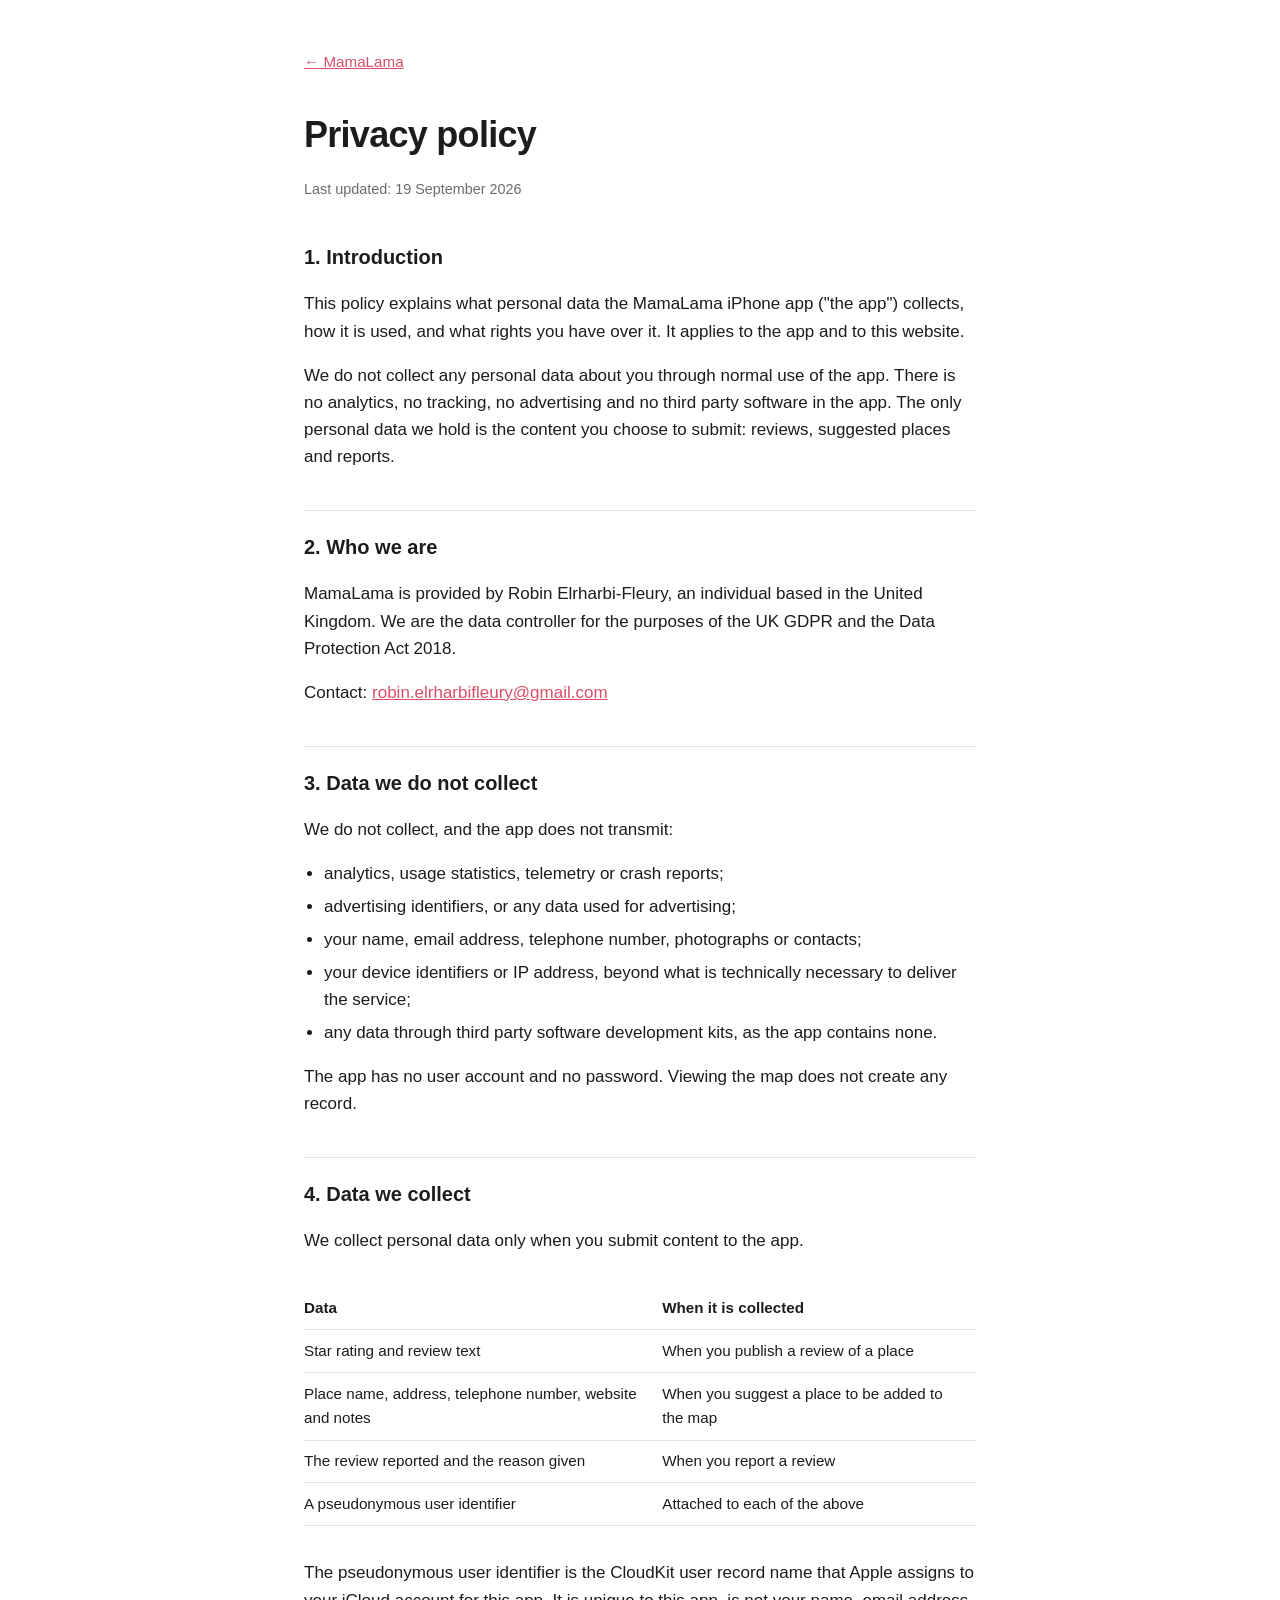
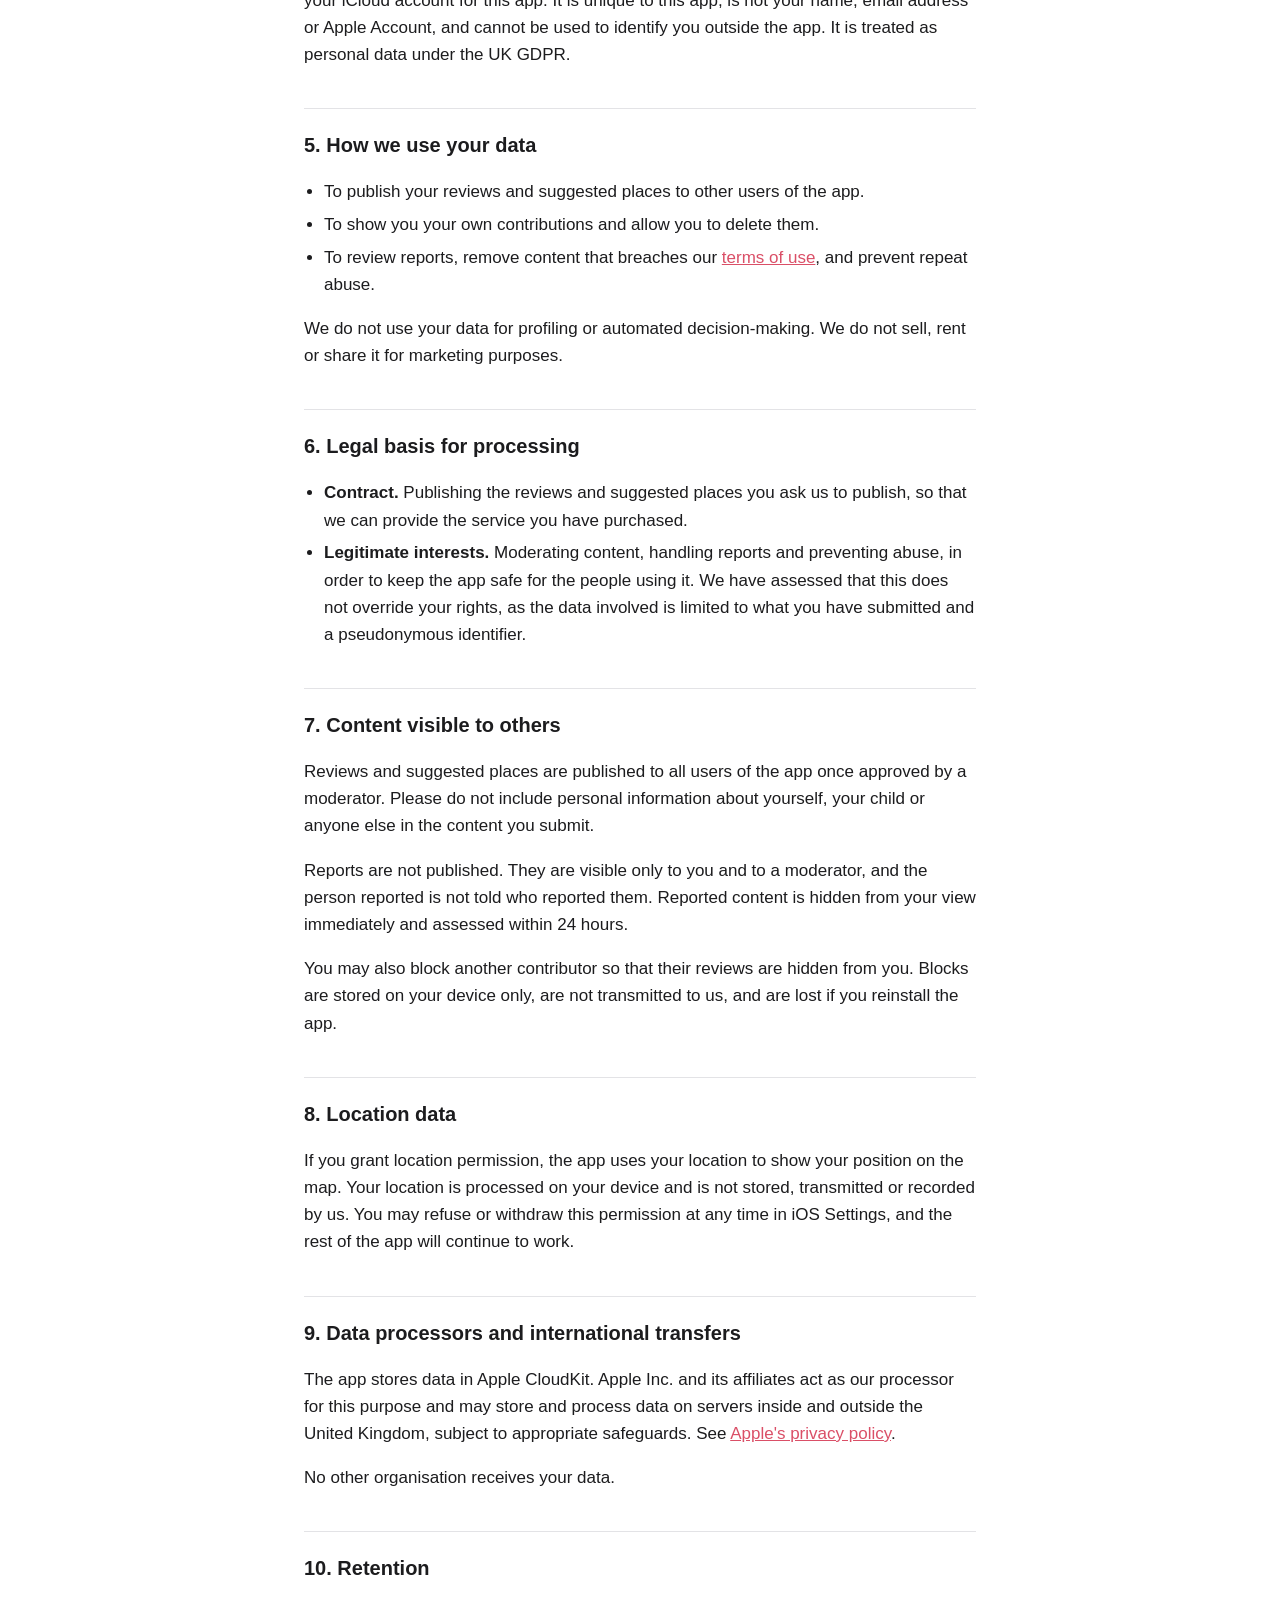
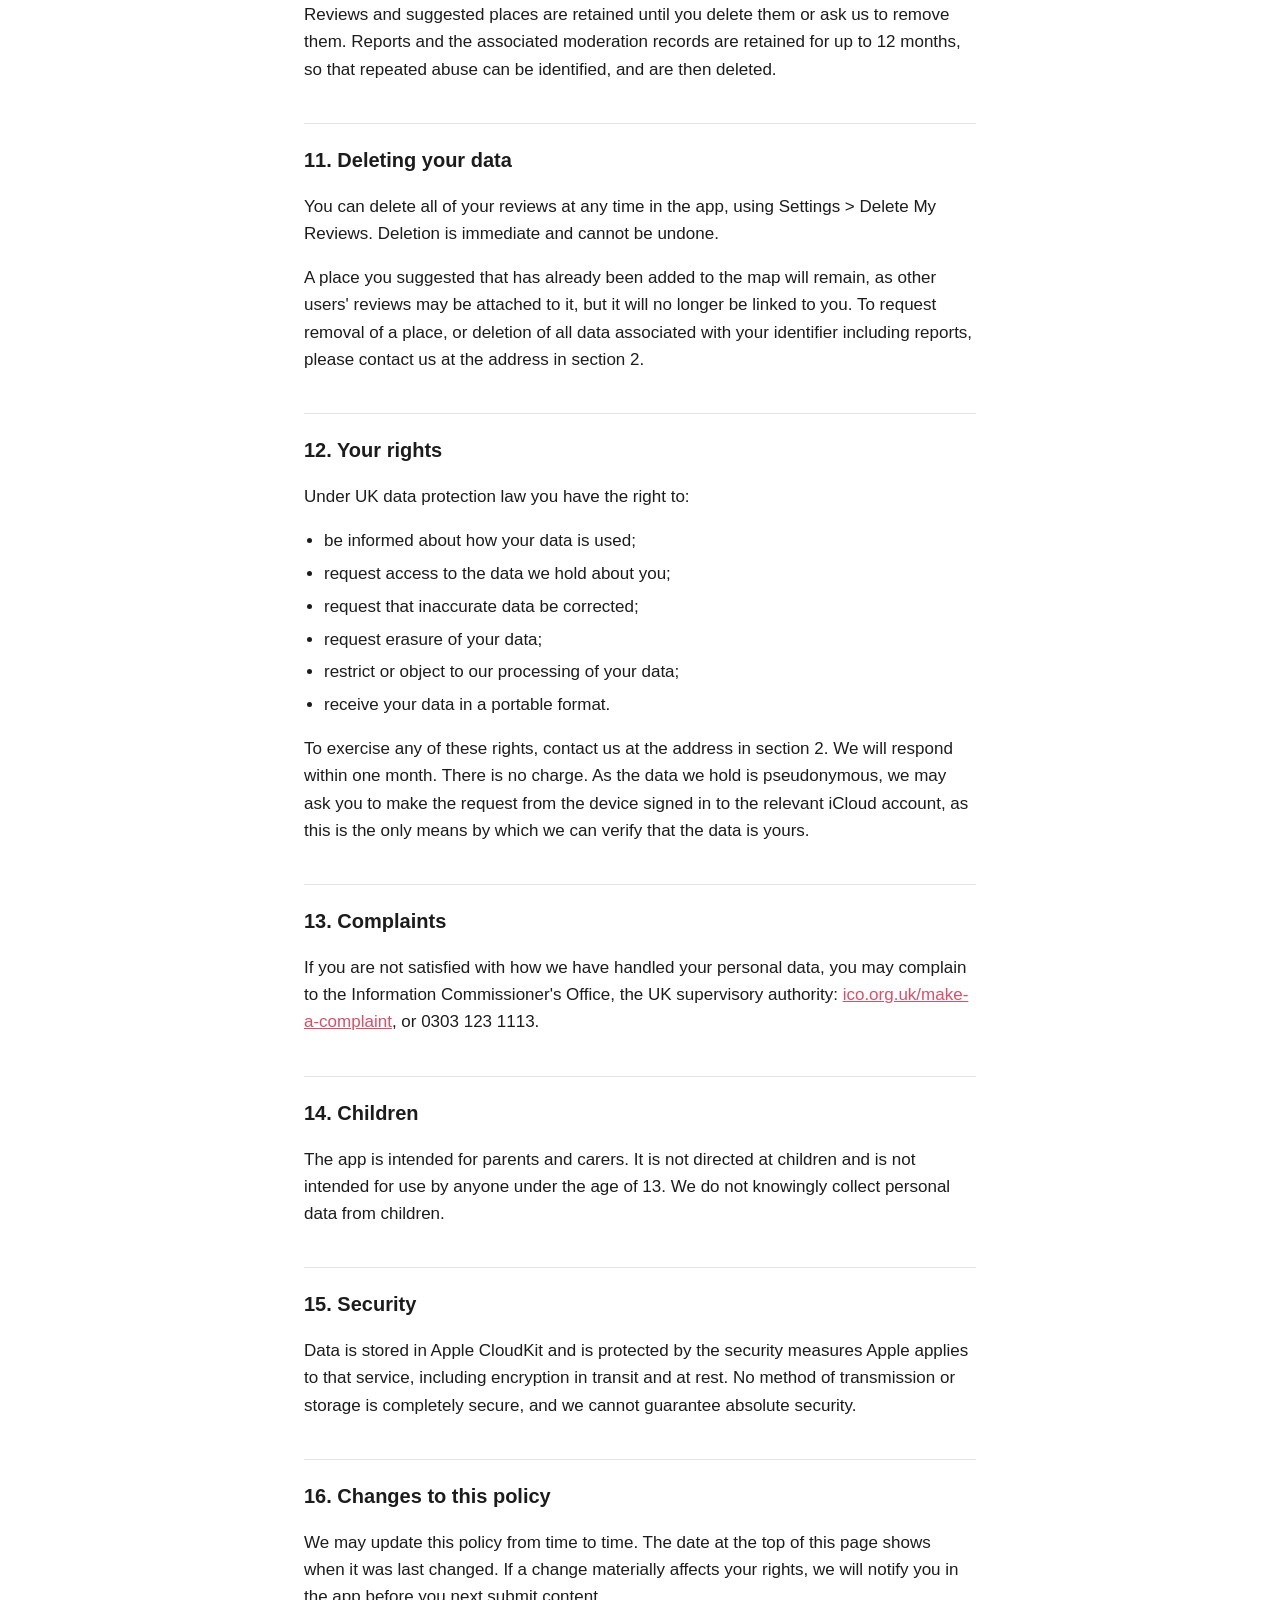
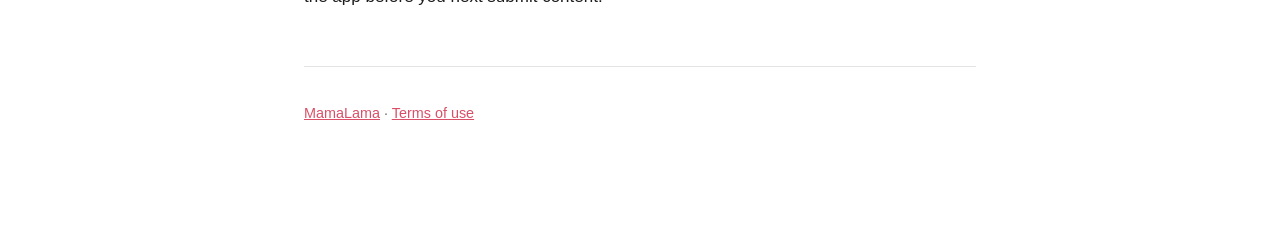
==== privacy/index.html @ 420f08db "Privacy policy" ====
<!DOCTYPE html>
<html lang="en-GB">
<head>
<meta charset="utf-8">
<meta name="viewport" content="width=device-width, initial-scale=1">
<title>MamaLama — Privacy policy</title>
<meta name="description" content="Privacy policy for the MamaLama iPhone app.">
<link rel="icon" href="../assets/icon.png">
<link rel="stylesheet" href="../style.css">
</head>
<body>
<main>
  <a class="back" href="../">← MamaLama</a>
  <h1>Privacy policy</h1>
  <p class="updated">Last updated: 19 September 2026</p>

  <h2>1. Introduction</h2>
  <p>
    This policy explains what personal data the MamaLama iPhone app ("the app")
    collects, how it is used, and what rights you have over it. It applies to the
    app and to this website.
  </p>
  <p>
    We do not collect any personal data about you through normal use of the app.
    There is no analytics, no tracking, no advertising and no third party
    software in the app. The only personal data we hold is the content you choose
    to submit: reviews, suggested places and reports.
  </p>

  <h2>2. Who we are</h2>
  <p>
    MamaLama is provided by Robin Elrharbi-Fleury, an individual based in the
    United Kingdom. We are the data controller for the purposes of the UK GDPR
    and the Data Protection Act 2018.
  </p>
  <p>
    Contact:
    <a href="mailto:robin.elrharbifleury@gmail.com?subject=MamaLama%20privacy">robin.elrharbifleury@gmail.com</a>
  </p>

  <h2>3. Data we do not collect</h2>
  <p>We do not collect, and the app does not transmit:</p>
  <ul>
    <li>analytics, usage statistics, telemetry or crash reports;</li>
    <li>advertising identifiers, or any data used for advertising;</li>
    <li>your name, email address, telephone number, photographs or contacts;</li>
    <li>your device identifiers or IP address, beyond what is technically
        necessary to deliver the service;</li>
    <li>any data through third party software development kits, as the app
        contains none.</li>
  </ul>
  <p>
    The app has no user account and no password. Viewing the map does not create
    any record.
  </p>

  <h2>4. Data we collect</h2>
  <p>We collect personal data only when you submit content to the app.</p>
  <div class="table-wrap">
  <table>
    <thead>
      <tr><th>Data</th><th>When it is collected</th></tr>
    </thead>
    <tbody>
      <tr>
        <td>Star rating and review text</td>
        <td>When you publish a review of a place</td>
      </tr>
      <tr>
        <td>Place name, address, telephone number, website and notes</td>
        <td>When you suggest a place to be added to the map</td>
      </tr>
      <tr>
        <td>The review reported and the reason given</td>
        <td>When you report a review</td>
      </tr>
      <tr>
        <td>A pseudonymous user identifier</td>
        <td>Attached to each of the above</td>
      </tr>
    </tbody>
  </table>
  </div>
  <p>
    The pseudonymous user identifier is the CloudKit user record name that Apple
    assigns to your iCloud account for this app. It is unique to this app, is not
    your name, email address or Apple Account, and cannot be used to identify you
    outside the app. It is treated as personal data under the UK GDPR.
  </p>

  <h2>5. How we use your data</h2>
  <ul>
    <li>To publish your reviews and suggested places to other users of the app.</li>
    <li>To show you your own contributions and allow you to delete them.</li>
    <li>To review reports, remove content that breaches our
        <a href="../terms/">terms of use</a>, and prevent repeat abuse.</li>
  </ul>
  <p>
    We do not use your data for profiling or automated decision-making. We do not
    sell, rent or share it for marketing purposes.
  </p>

  <h2>6. Legal basis for processing</h2>
  <ul>
    <li>
      <strong>Contract.</strong> Publishing the reviews and suggested places you
      ask us to publish, so that we can provide the service you have purchased.
    </li>
    <li>
      <strong>Legitimate interests.</strong> Moderating content, handling reports
      and preventing abuse, in order to keep the app safe for the people using
      it. We have assessed that this does not override your rights, as the data
      involved is limited to what you have submitted and a pseudonymous
      identifier.
    </li>
  </ul>

  <h2>7. Content visible to others</h2>
  <p>
    Reviews and suggested places are published to all users of the app once
    approved by a moderator. Please do not include personal information about
    yourself, your child or anyone else in the content you submit.
  </p>
  <p>
    Reports are not published. They are visible only to you and to a moderator,
    and the person reported is not told who reported them. Reported content is
    hidden from your view immediately and assessed within 24 hours.
  </p>
  <p>
    You may also block another contributor so that their reviews are hidden from
    you. Blocks are stored on your device only, are not transmitted to us, and are
    lost if you reinstall the app.
  </p>

  <h2>8. Location data</h2>
  <p>
    If you grant location permission, the app uses your location to show your
    position on the map. Your location is processed on your device and is not
    stored, transmitted or recorded by us. You may refuse or withdraw this
    permission at any time in iOS Settings, and the rest of the app will continue
    to work.
  </p>

  <h2>9. Data processors and international transfers</h2>
  <p>
    The app stores data in Apple CloudKit. Apple Inc. and its affiliates act as
    our processor for this purpose and may store and process data on servers
    inside and outside the United Kingdom, subject to appropriate safeguards. See
    <a href="https://www.apple.com/uk/legal/privacy/">Apple's privacy policy</a>.
  </p>
  <p>No other organisation receives your data.</p>

  <h2>10. Retention</h2>
  <p>
    Reviews and suggested places are retained until you delete them or ask us to
    remove them. Reports and the associated moderation records are retained for
    up to 12 months, so that repeated abuse can be identified, and are then
    deleted.
  </p>

  <h2>11. Deleting your data</h2>
  <p>
    You can delete all of your reviews at any time in the app, using
    Settings &gt; Delete My Reviews. Deletion is immediate and cannot be undone.
  </p>
  <p>
    A place you suggested that has already been added to the map will remain, as
    other users' reviews may be attached to it, but it will no longer be linked to
    you. To request removal of a place, or deletion of all data associated with
    your identifier including reports, please contact us at the address in
    section 2.
  </p>

  <h2>12. Your rights</h2>
  <p>Under UK data protection law you have the right to:</p>
  <ul>
    <li>be informed about how your data is used;</li>
    <li>request access to the data we hold about you;</li>
    <li>request that inaccurate data be corrected;</li>
    <li>request erasure of your data;</li>
    <li>restrict or object to our processing of your data;</li>
    <li>receive your data in a portable format.</li>
  </ul>
  <p>
    To exercise any of these rights, contact us at the address in section 2. We
    will respond within one month. There is no charge. As the data we hold is
    pseudonymous, we may ask you to make the request from the device signed in to
    the relevant iCloud account, as this is the only means by which we can verify
    that the data is yours.
  </p>

  <h2>13. Complaints</h2>
  <p>
    If you are not satisfied with how we have handled your personal data, you may
    complain to the Information Commissioner's Office, the UK supervisory
    authority: <a href="https://ico.org.uk/make-a-complaint/">ico.org.uk/make-a-complaint</a>,
    or 0303 123 1113.
  </p>

  <h2>14. Children</h2>
  <p>
    The app is intended for parents and carers. It is not directed at children and
    is not intended for use by anyone under the age of 13. We do not knowingly
    collect personal data from children.
  </p>

  <h2>15. Security</h2>
  <p>
    Data is stored in Apple CloudKit and is protected by the security measures
    Apple applies to that service, including encryption in transit and at rest. No
    method of transmission or storage is completely secure, and we cannot
    guarantee absolute security.
  </p>

  <h2>16. Changes to this policy</h2>
  <p>
    We may update this policy from time to time. The date at the top of this page
    shows when it was last changed. If a change materially affects your rights, we
    will notify you in the app before you next submit content.
  </p>

  <footer>
    <p><a href="../">MamaLama</a> · <a href="../terms/">Terms of use</a></p>
  </footer>
</main>
</body>
</html>
---- style.css ----
:root {
  color-scheme: light dark;
  --ink: #1c1c1e;
  --muted: #6c6c70;
  --accent: #da4f67;
  --rule: #e3e3e6;
}

@media (prefers-color-scheme: dark) {
  :root {
    --ink: #f2f2f7;
    --muted: #9c9ca1;
    --accent: #f68396;
    --rule: #38383a;
  }
}

body {
  margin: 0;
  padding: 3rem 1.25rem 6rem;
  font: 17px/1.6 -apple-system, BlinkMacSystemFont, "Segoe UI", Roboto, sans-serif;
  color: var(--ink);
}

main {
  max-width: 42rem;
  margin: 0 auto;
}

h1 {
  font-size: 2.25rem;
  letter-spacing: -0.02em;
  margin: 0 0 0.25rem;
}

h2 {
  font-size: 1.25rem;
  margin: 2.5rem 0 0.5rem;
  padding-top: 1.25rem;
  border-top: 1px solid var(--rule);
}

h2:first-of-type {
  border-top: 0;
  padding-top: 0;
}

.lede {
  color: var(--muted);
  font-size: 1.1rem;
  margin-top: 0;
}

.updated {
  color: var(--muted);
  font-size: 0.9rem;
}

a {
  color: var(--accent);
}

ul {
  padding-left: 1.25rem;
}

li {
  margin: 0.35rem 0;
}

.back {
  display: inline-block;
  margin-bottom: 2rem;
  font-size: 0.95rem;
}

/* --- support site additions --- */

.hero {
  display: flex;
  align-items: center;
  gap: 1.25rem;
  margin-bottom: 2.5rem;
}

.icon {
  width: 96px;
  height: 96px;
  border-radius: 22%;
  flex: none;
  box-shadow: 0 2px 10px rgb(0 0 0 / 0.12);
}

.hero h1 {
  margin-bottom: 0.2rem;
}

.hero .lede {
  margin-bottom: 0;
}

.note {
  color: var(--muted);
  font-size: 0.95rem;
}

details {
  border-top: 1px solid var(--rule);
  padding: 0.75rem 0;
}

details:last-of-type {
  border-bottom: 1px solid var(--rule);
}

summary {
  cursor: pointer;
  font-weight: 600;
}

summary::marker {
  color: var(--accent);
}

details p {
  margin: 0.6rem 0 0.2rem;
  color: var(--muted);
}

.shots {
  display: grid;
  grid-template-columns: repeat(auto-fit, minmax(180px, 1fr));
  gap: 1.5rem;
  margin: 1.5rem 0 0;
}

.shots figure {
  margin: 0;
}

.shots img {
  width: 100%;
  height: auto;
  border: 1px solid var(--rule);
  border-radius: 14px;
}

.shots figcaption {
  color: var(--muted);
  font-size: 0.9rem;
  margin-top: 0.5rem;
}

footer {
  margin-top: 3.5rem;
  padding-top: 1.25rem;
  border-top: 1px solid var(--rule);
  color: var(--muted);
  font-size: 0.9rem;
}

@media (max-width: 30rem) {
  .hero {
    flex-direction: column;
    align-items: flex-start;
    gap: 1rem;
  }
}

table {
  border-collapse: collapse;
  width: 100%;
  margin: 1rem 0;
  font-size: 0.95rem;
}

th, td {
  text-align: left;
  vertical-align: top;
  padding: 0.55rem 0.75rem 0.55rem 0;
  border-bottom: 1px solid var(--rule);
}

th {
  font-weight: 600;
  white-space: nowrap;
}

.table-wrap {
  overflow-x: auto;
}
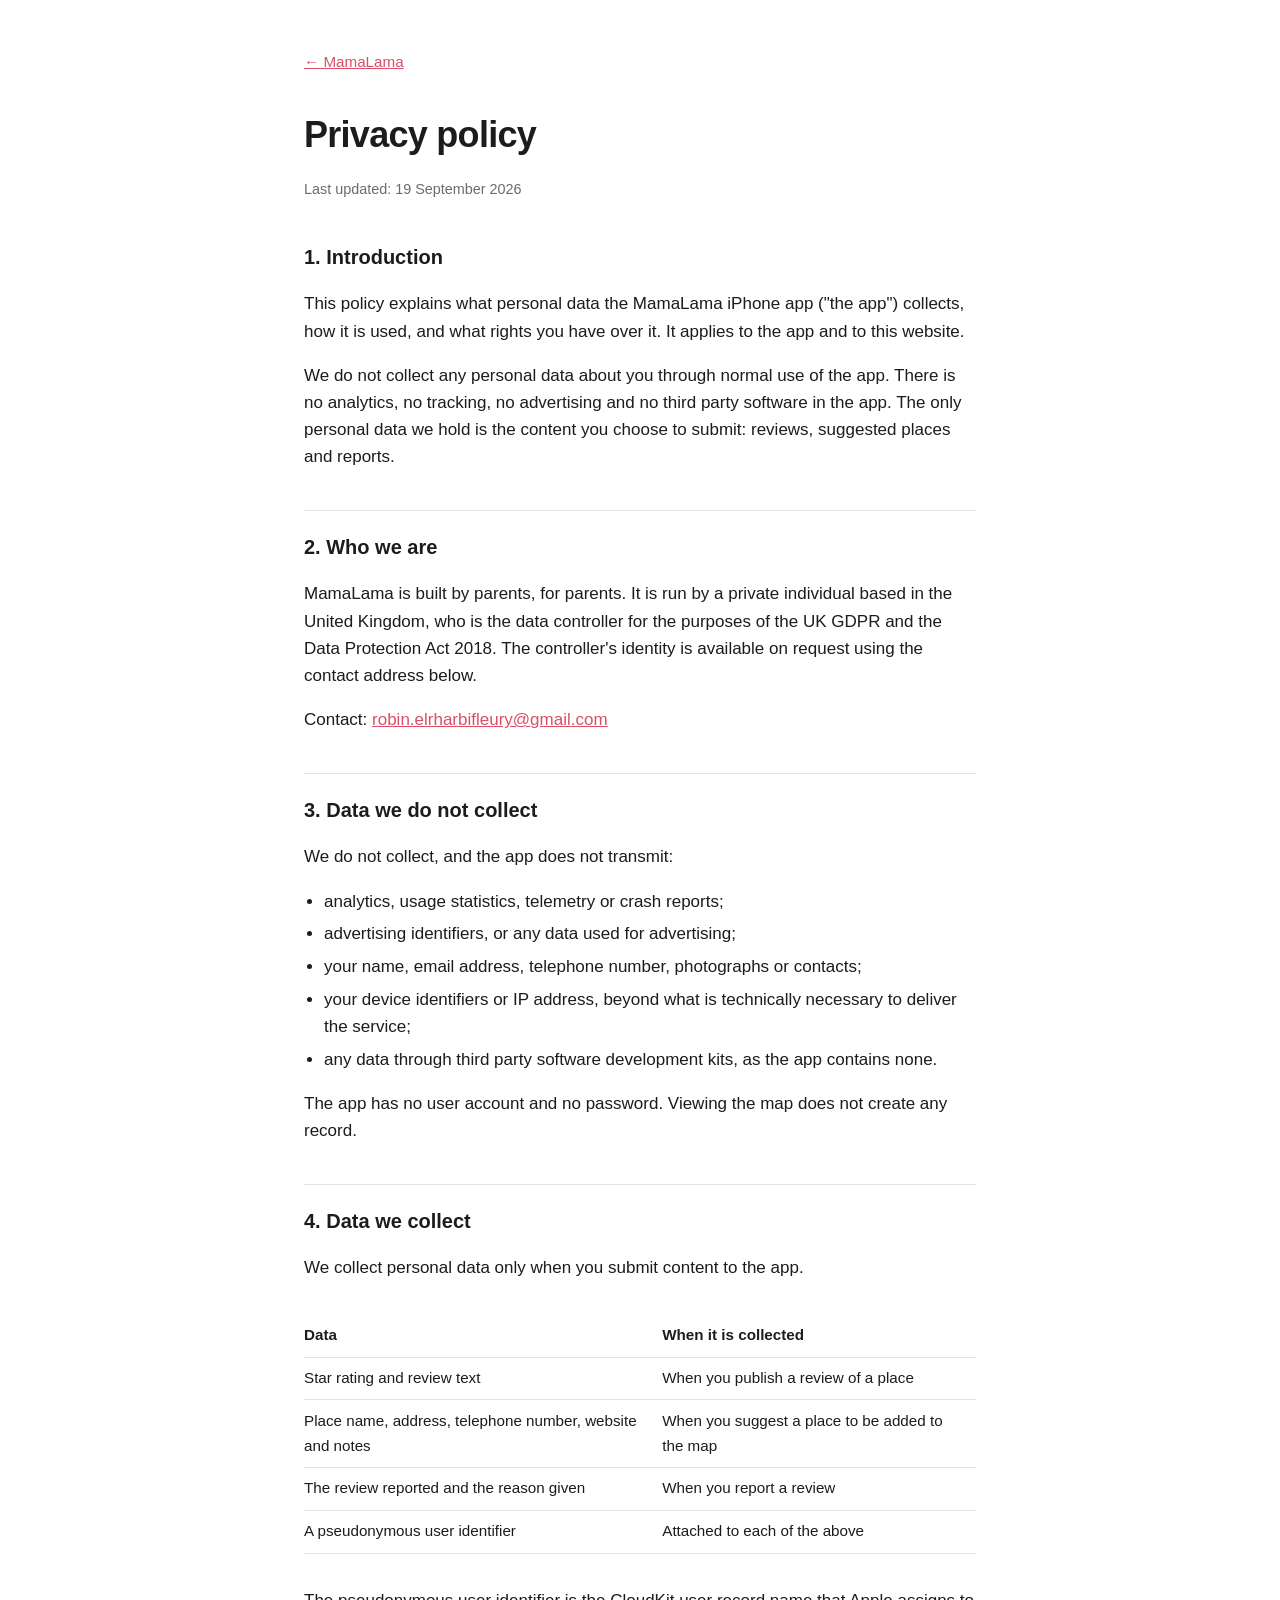
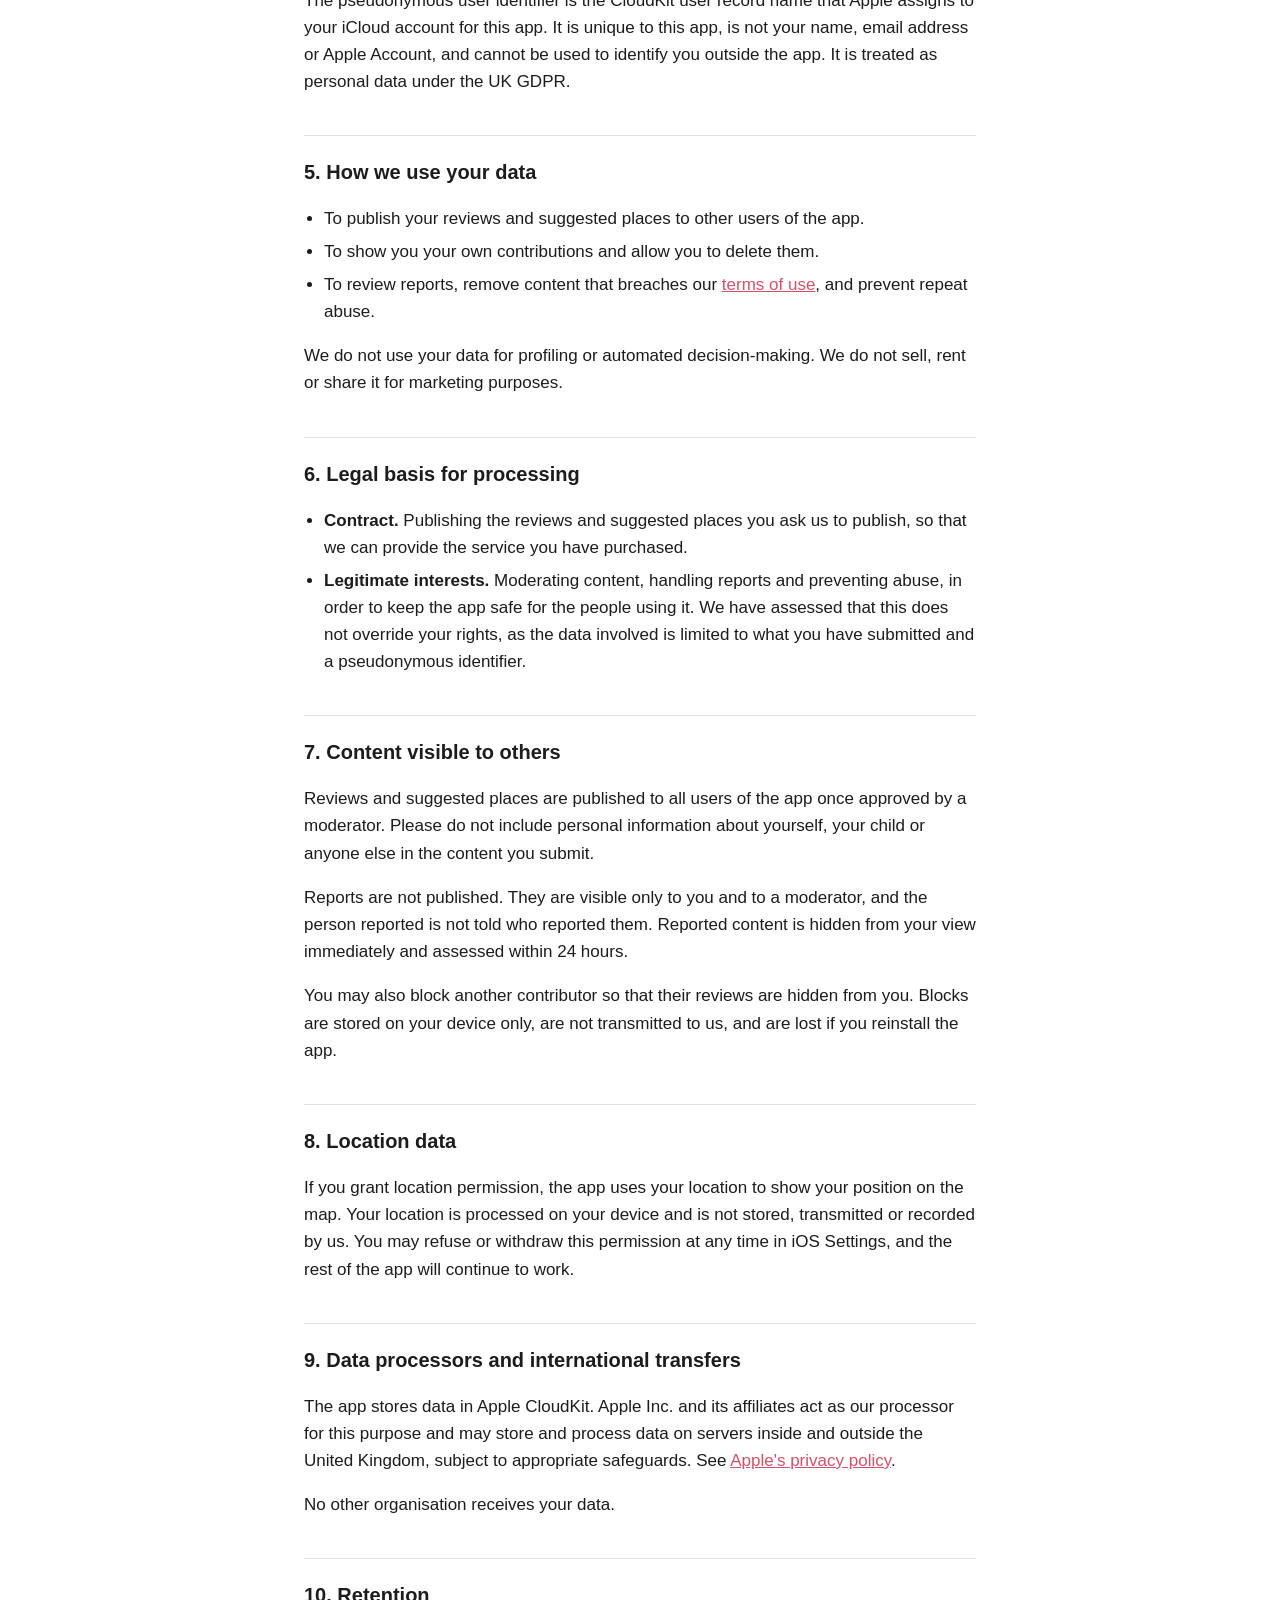
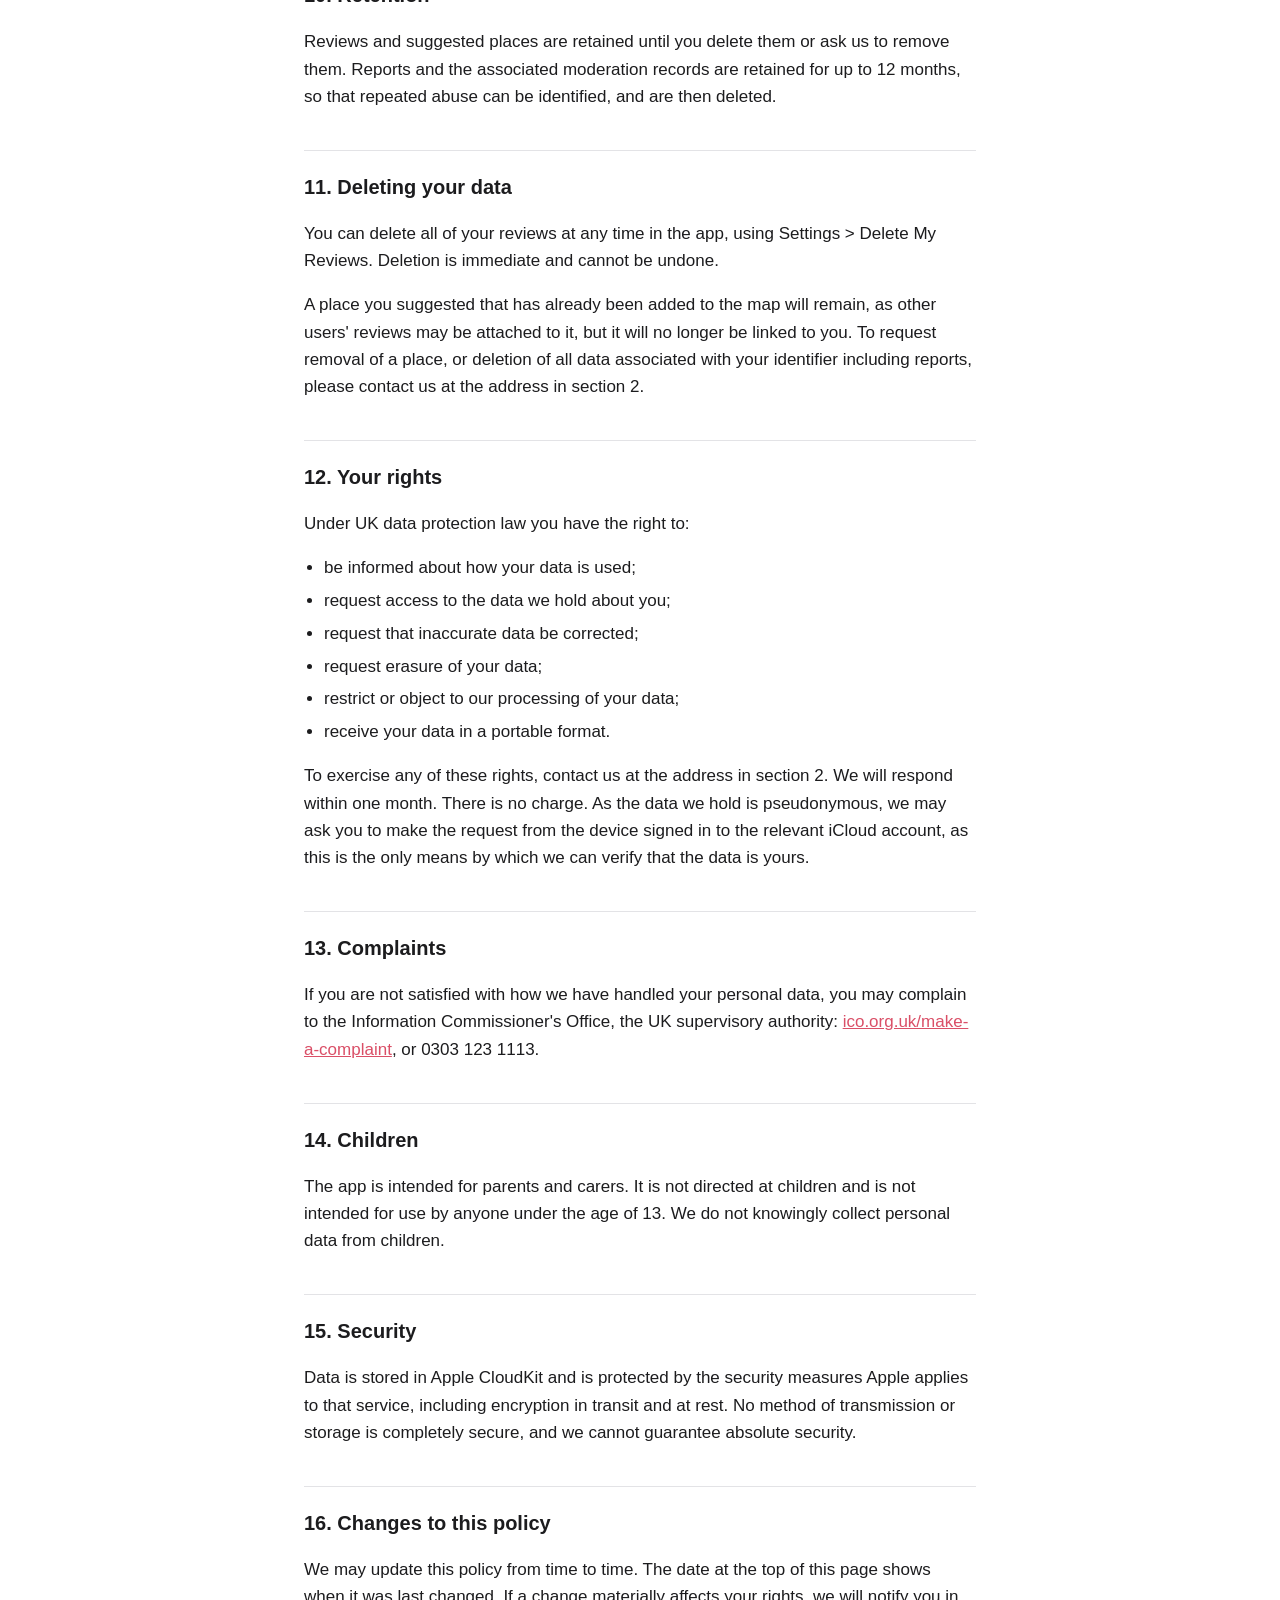
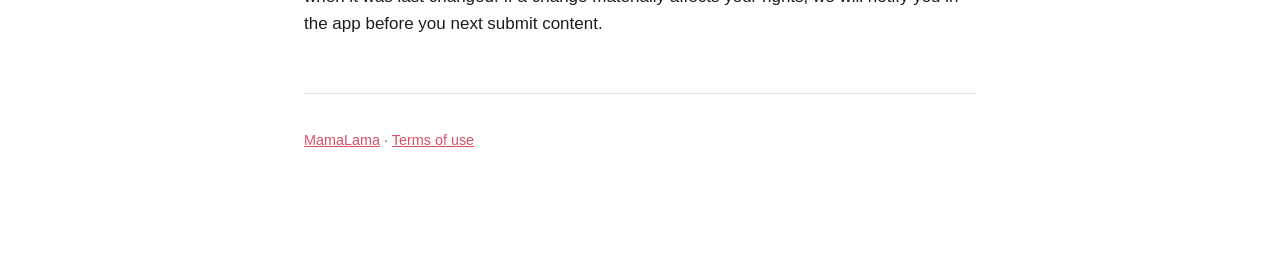
==== commit de1da2c8: "Privacy policy 2" ====
--- a/privacy/index.html
+++ b/privacy/index.html
@@ -29,9 +29,10 @@
 
   <h2>2. Who we are</h2>
   <p>
-    MamaLama is provided by Robin Elrharbi-Fleury, an individual based in the
-    United Kingdom. We are the data controller for the purposes of the UK GDPR
-    and the Data Protection Act 2018.
+    MamaLama is built by parents, for parents. It is run by a private individual
+    based in the United Kingdom, who is the data controller for the purposes of
+    the UK GDPR and the Data Protection Act 2018. The controller's identity is
+    available on request using the contact address below.
   </p>
   <p>
     Contact:
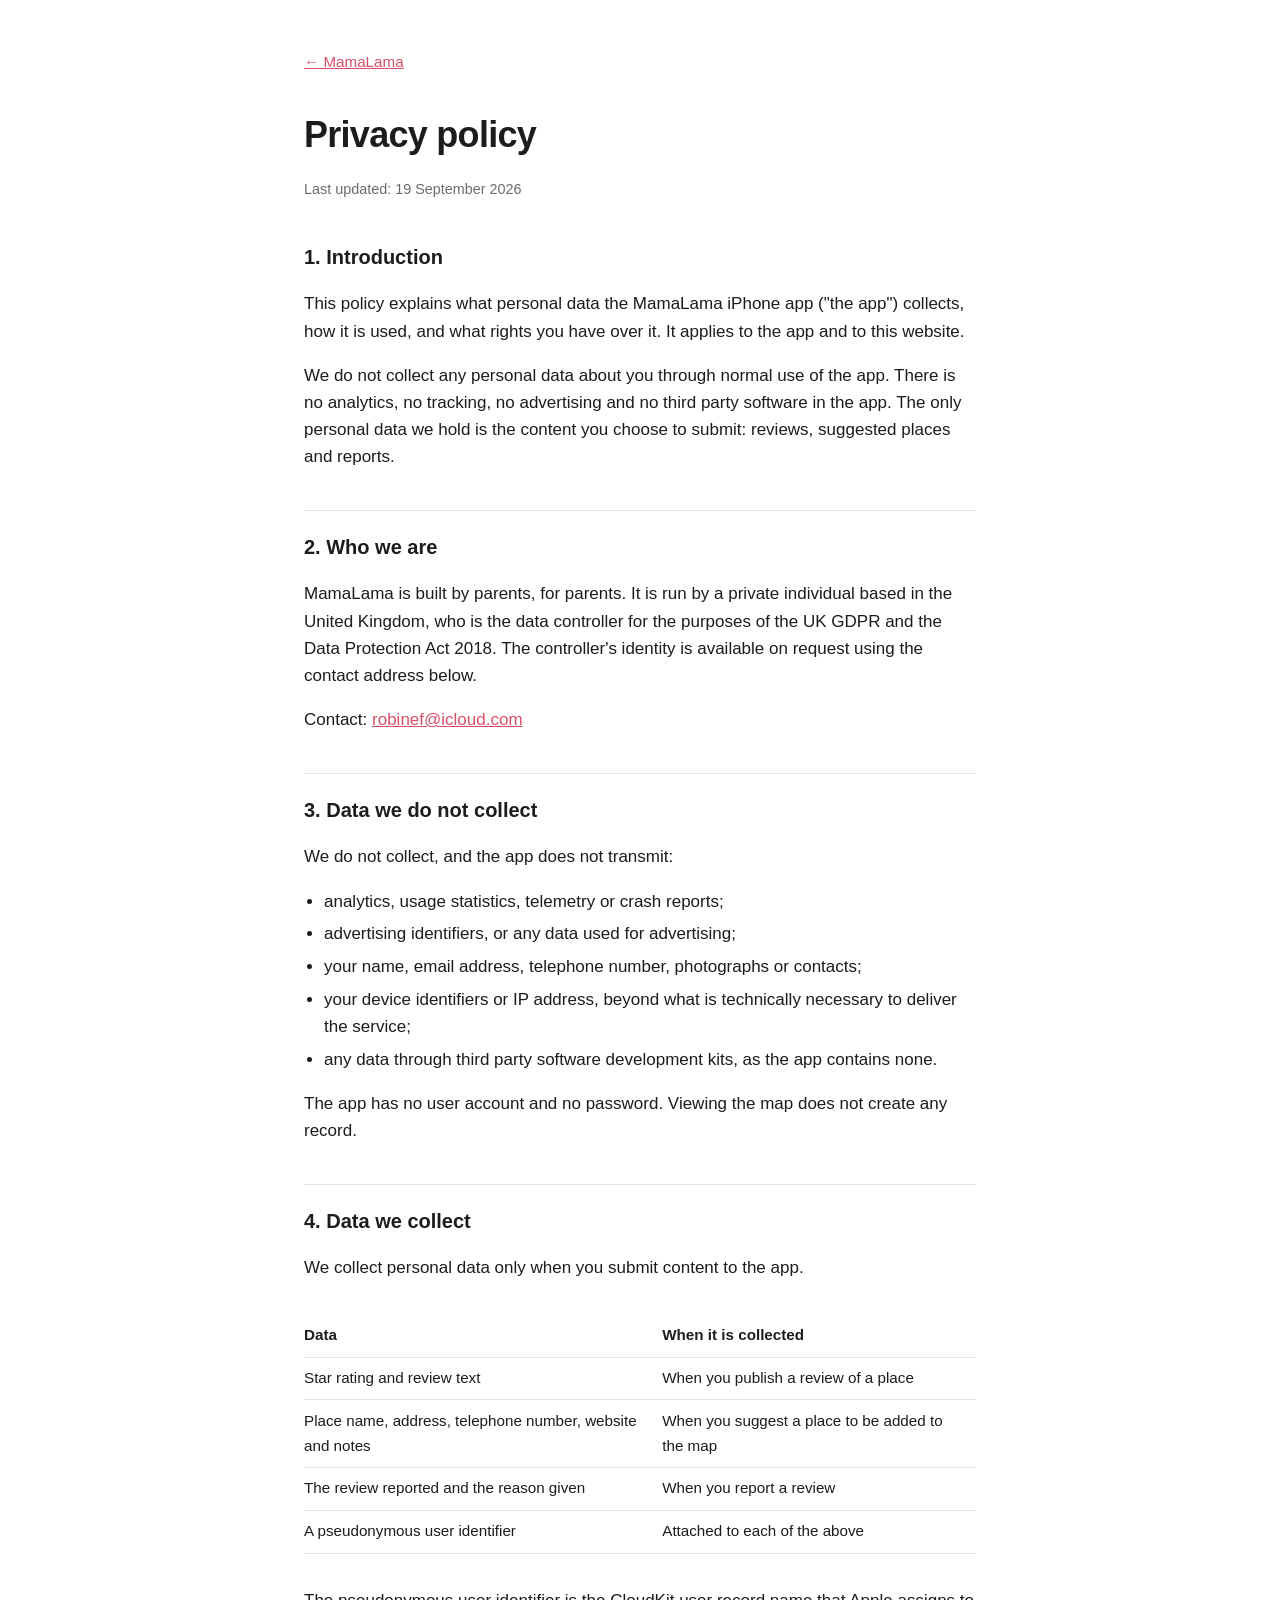
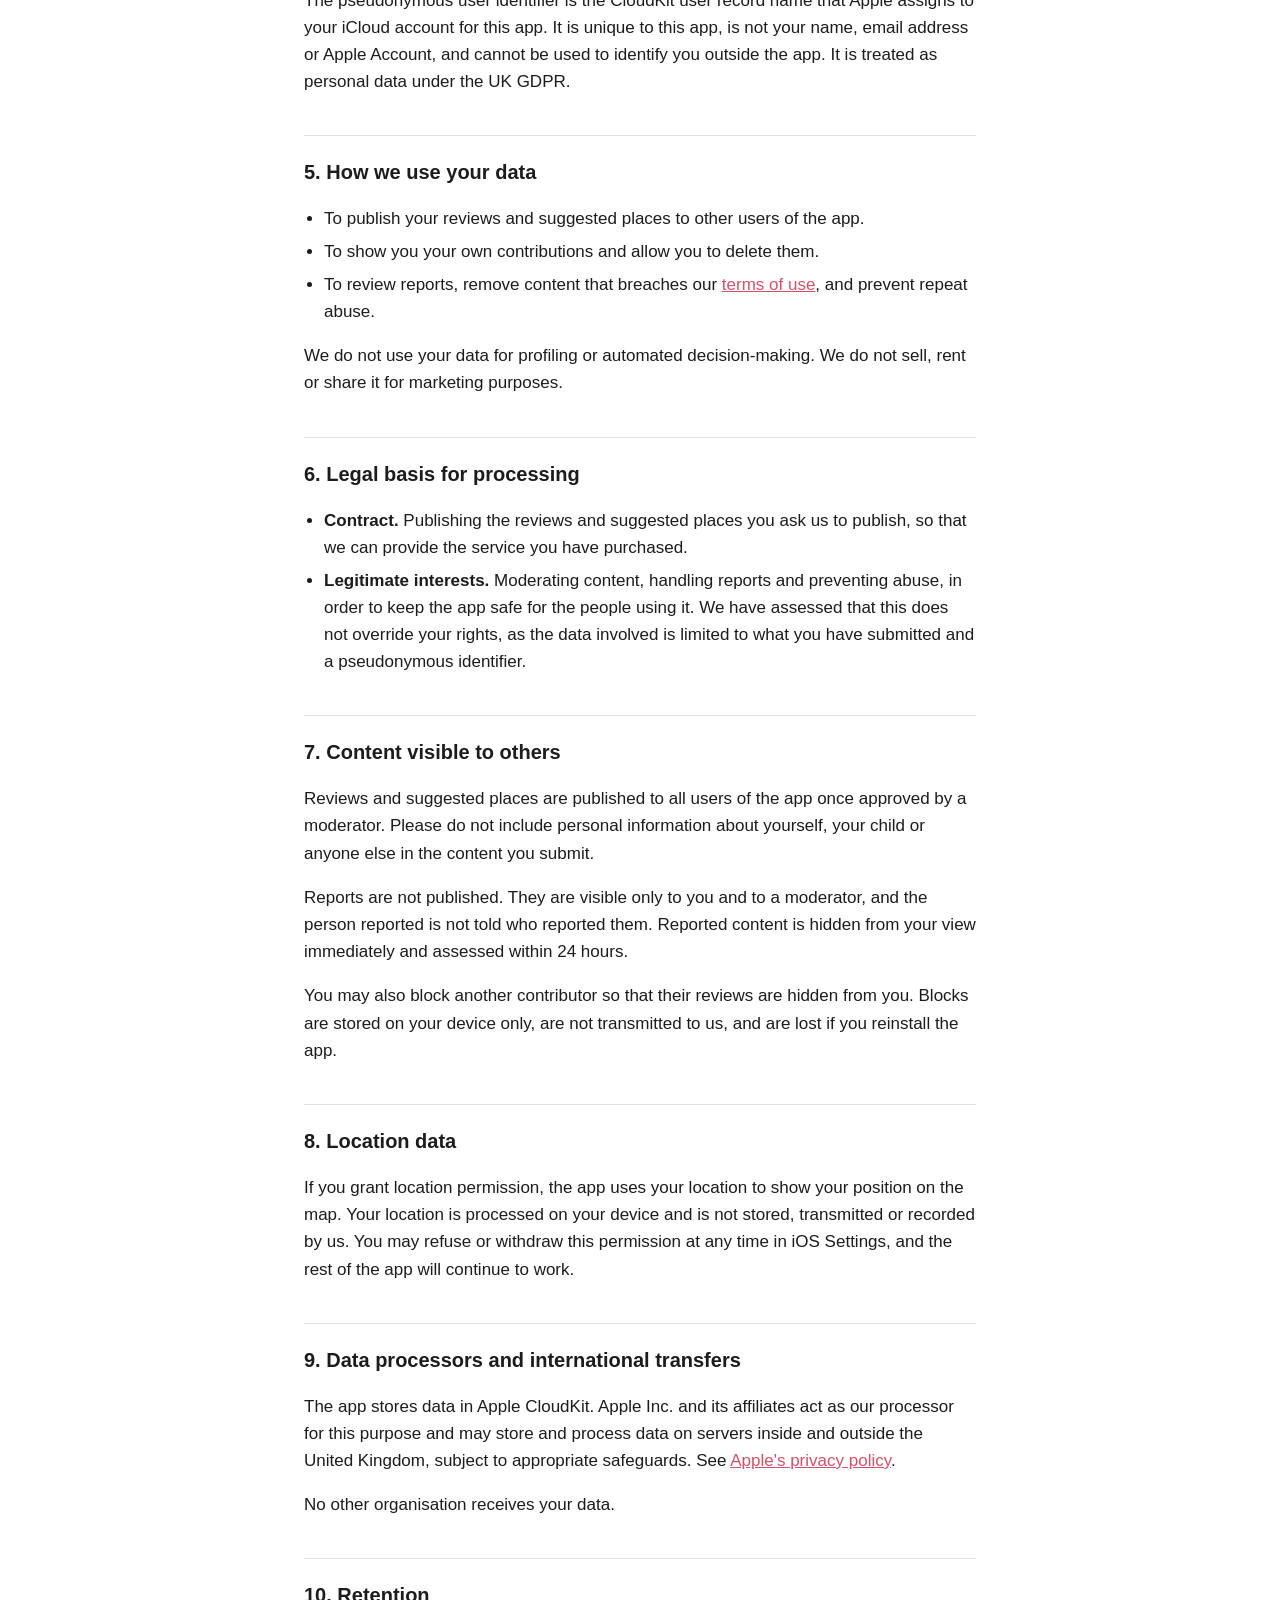
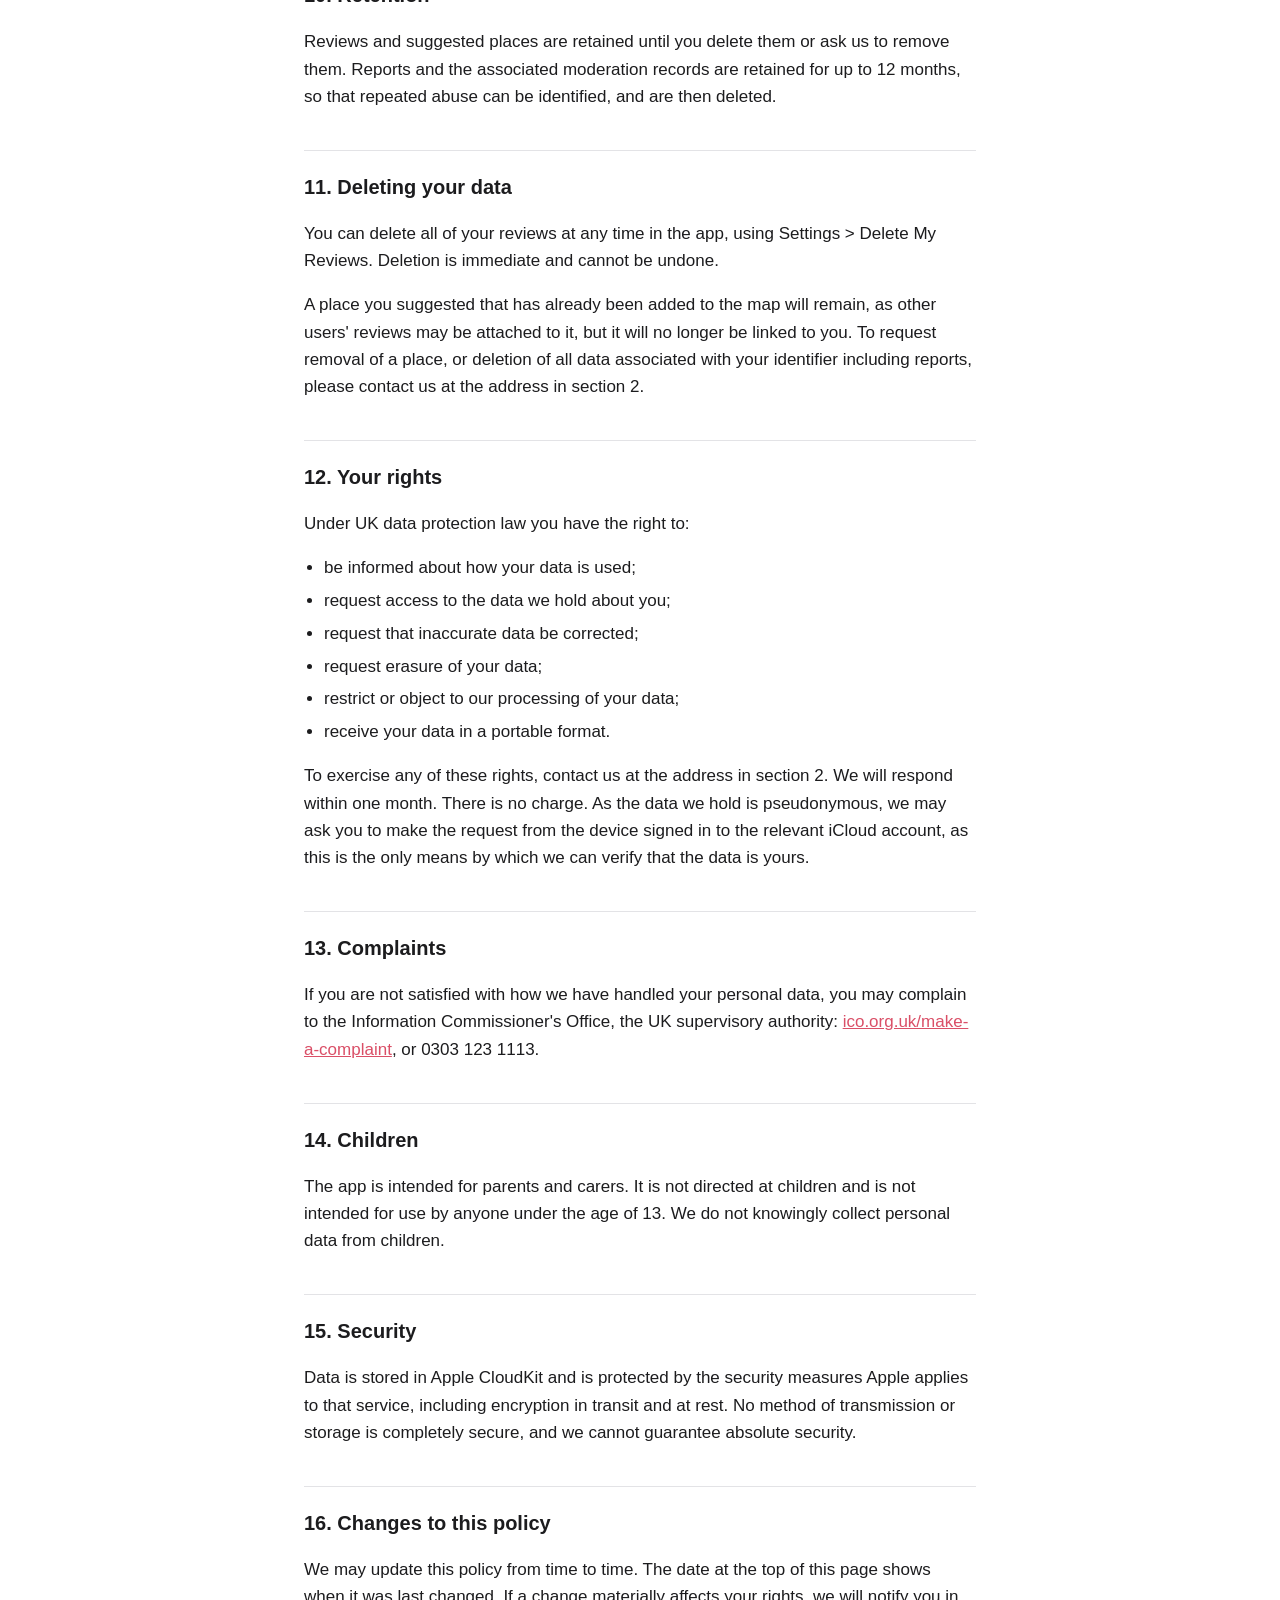
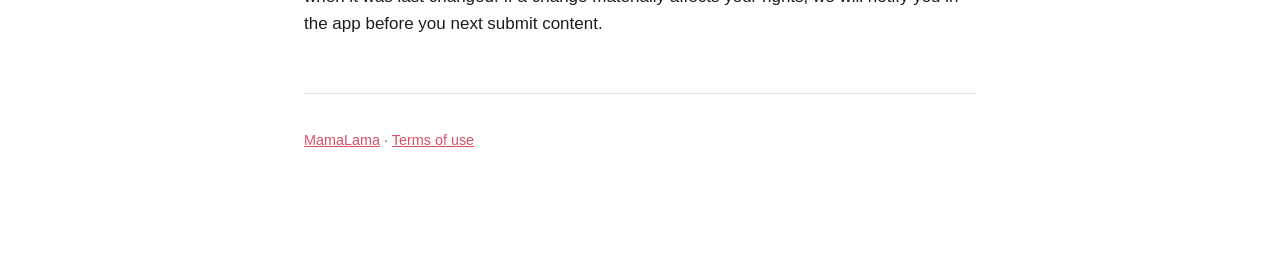
==== commit 8c983b0a: "Privacy policy 3" ====
--- a/privacy/index.html
+++ b/privacy/index.html
@@ -36,7 +36,7 @@
   </p>
   <p>
     Contact:
-    <a href="mailto:robin.elrharbifleury@gmail.com?subject=MamaLama%20privacy">robin.elrharbifleury@gmail.com</a>
+    <a href="mailto:robinef@icloud.com?subject=MamaLama%20privacy">robinef@icloud.com</a>
   </p>
 
   <h2>3. Data we do not collect</h2>
